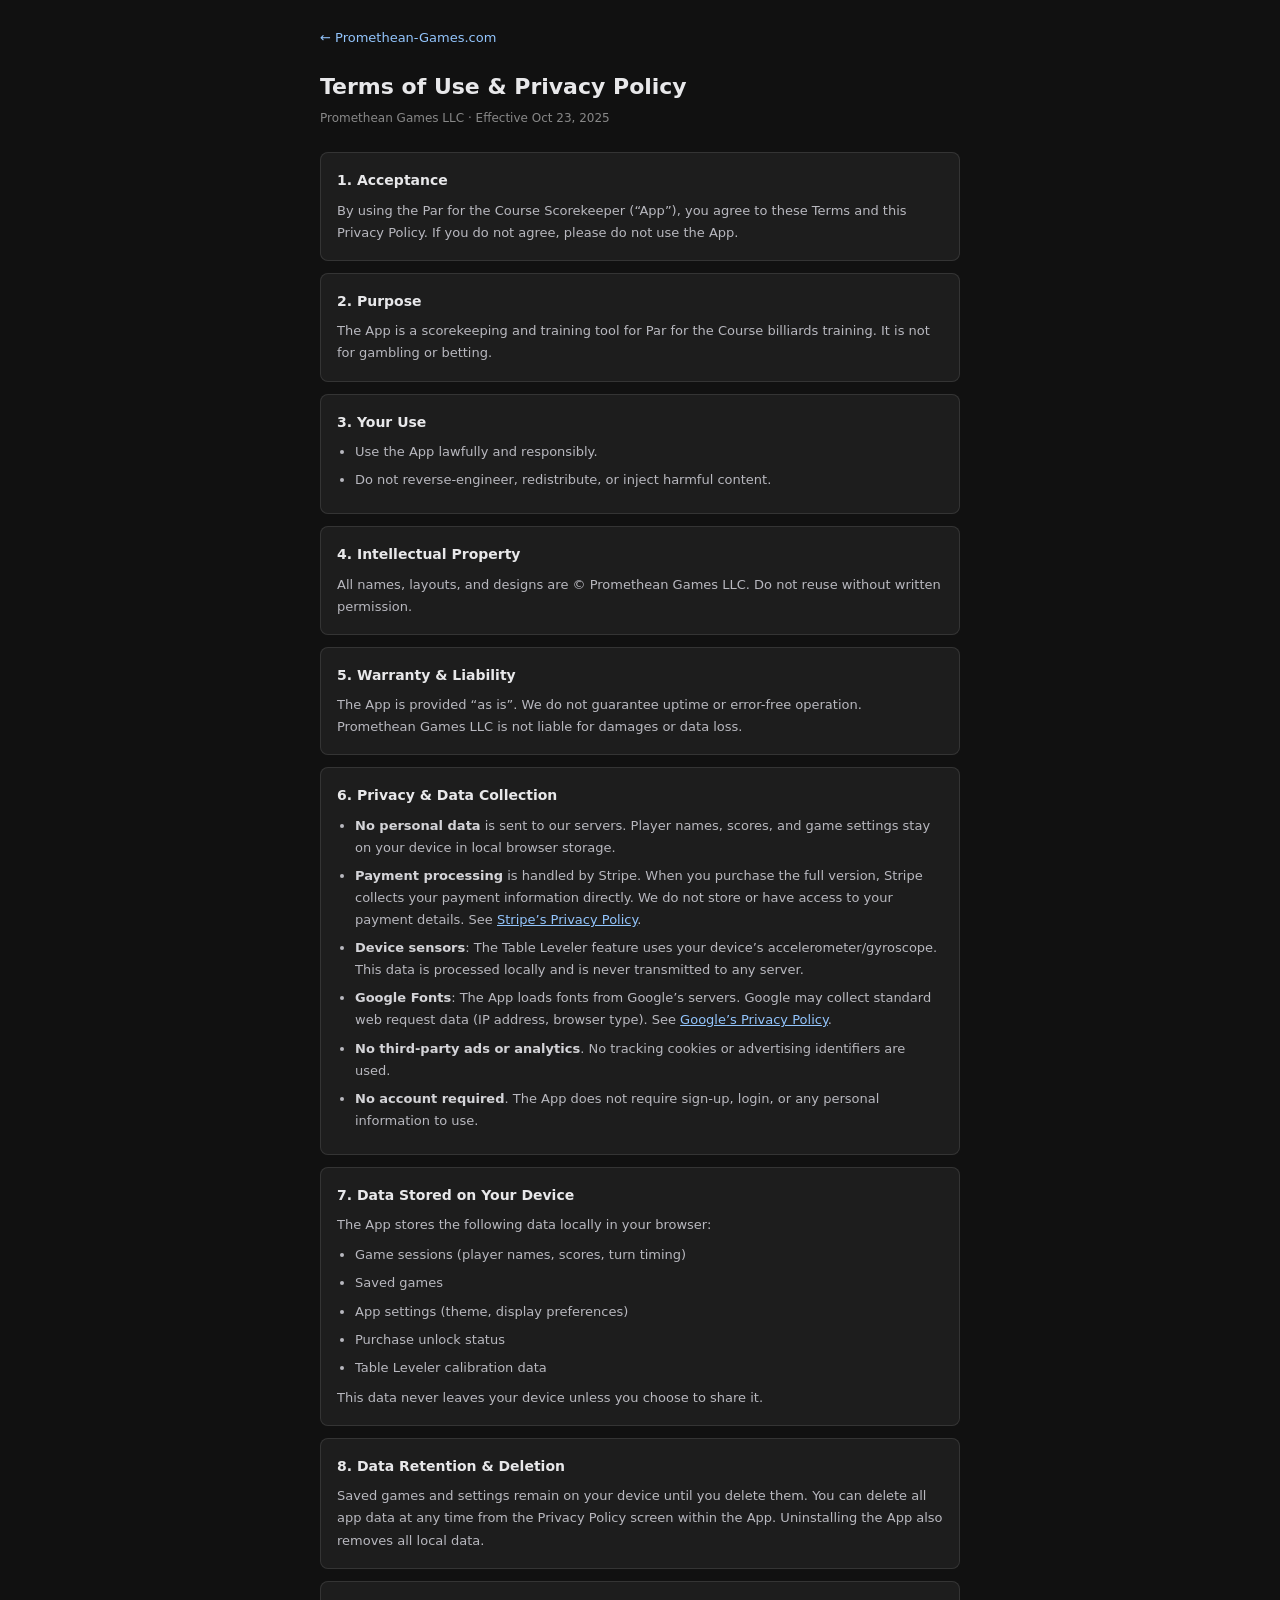
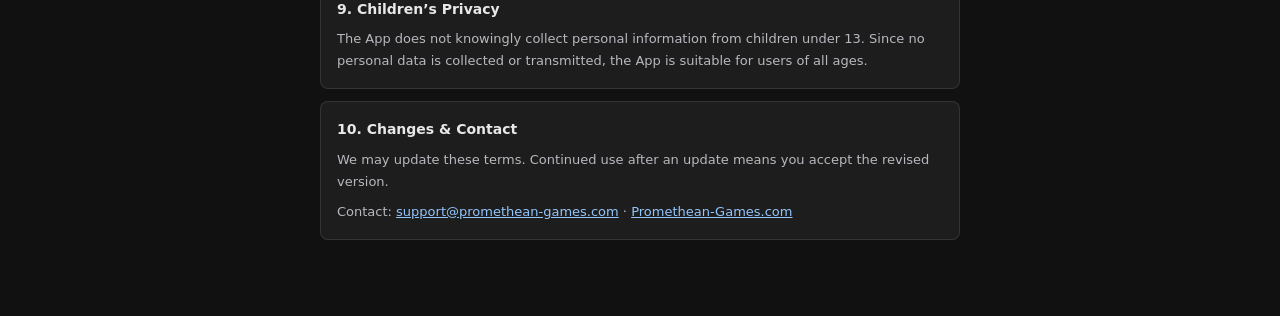
==== privacy.html @ 70676db2 "Create privacy.html" ====
<!DOCTYPE html>
<html lang="en">
<head>
<meta charset="UTF-8">
<meta name="viewport" content="width=device-width, initial-scale=1.0">
<title>Privacy Policy & Terms of Use - Par for the Course</title>
<meta name="description" content="Privacy Policy and Terms of Use for the Par for the Course billiards training app by Promethean Games LLC.">
<meta property="og:title" content="Privacy Policy & Terms - Par for the Course">
<meta property="og:description" content="Privacy Policy and Terms of Use for the Par for the Course billiards training app.">
<meta property="og:type" content="website">
<style>
*{margin:0;padding:0;box-sizing:border-box}
body{font-family:system-ui,-apple-system,'Segoe UI',Roboto,Helvetica,Arial,sans-serif;background:#111;color:#e8e8ea;padding:24px 16px 64px;line-height:1.6}
.container{max-width:640px;margin:0 auto}
h1{font-size:22px;font-weight:bold;margin-bottom:4px}
.sub{color:#888;font-size:12px;margin-bottom:24px}
section{background:rgba(255,255,255,0.05);border:1px solid rgba(255,255,255,0.1);border-radius:8px;padding:16px;margin-bottom:12px}
h2{font-size:14px;font-weight:600;margin-bottom:8px;color:#e8e8ea}
p,li{color:#b8b8bf;font-size:13px;line-height:1.7}
ul{padding-left:18px;margin:0}
li{margin-bottom:6px}
a{color:#93c5fd;text-decoration:underline}
a:hover{color:#bfdbfe}
strong{color:#d4d4d8}
.back-link{display:inline-block;margin-bottom:20px;color:#93c5fd;font-size:13px;text-decoration:none}
.back-link:hover{text-decoration:underline}
@media print{
  body{background:#fff;color:#111;padding:20px}
  section{background:#f9f9f9;border-color:#ddd}
  h2,p,li,strong{color:#111}
  a{color:#2563eb}
  .back-link,.no-print{display:none}
}
</style>
</head>
<body>
<div class="container">
<a href="https://www.promethean-games.com" class="back-link">&larr; Promethean-Games.com</a>
<h1>Terms of Use & Privacy Policy</h1>
<p class="sub">Promethean Games LLC &middot; Effective Oct 23, 2025</p>

<section>
<h2>1. Acceptance</h2>
<p>By using the Par for the Course Scorekeeper (&ldquo;App&rdquo;), you agree to these Terms and this Privacy Policy. If you do not agree, please do not use the App.</p>
</section>

<section>
<h2>2. Purpose</h2>
<p>The App is a scorekeeping and training tool for Par for the Course billiards training. It is not for gambling or betting.</p>
</section>

<section>
<h2>3. Your Use</h2>
<ul>
<li>Use the App lawfully and responsibly.</li>
<li>Do not reverse-engineer, redistribute, or inject harmful content.</li>
</ul>
</section>

<section>
<h2>4. Intellectual Property</h2>
<p>All names, layouts, and designs are &copy; Promethean Games LLC. Do not reuse without written permission.</p>
</section>

<section>
<h2>5. Warranty &amp; Liability</h2>
<p>The App is provided &ldquo;as is&rdquo;. We do not guarantee uptime or error-free operation. Promethean Games LLC is not liable for damages or data loss.</p>
</section>

<section>
<h2>6. Privacy &amp; Data Collection</h2>
<ul>
<li><strong>No personal data</strong> is sent to our servers. Player names, scores, and game settings stay on your device in local browser storage.</li>
<li><strong>Payment processing</strong> is handled by Stripe. When you purchase the full version, Stripe collects your payment information directly. We do not store or have access to your payment details. See <a href="https://stripe.com/privacy" target="_blank" rel="noopener noreferrer">Stripe&rsquo;s Privacy Policy</a>.</li>
<li><strong>Device sensors</strong>: The Table Leveler feature uses your device&rsquo;s accelerometer/gyroscope. This data is processed locally and is never transmitted to any server.</li>
<li><strong>Google Fonts</strong>: The App loads fonts from Google&rsquo;s servers. Google may collect standard web request data (IP address, browser type). See <a href="https://policies.google.com/privacy" target="_blank" rel="noopener noreferrer">Google&rsquo;s Privacy Policy</a>.</li>
<li><strong>No third-party ads or analytics</strong>. No tracking cookies or advertising identifiers are used.</li>
<li><strong>No account required</strong>. The App does not require sign-up, login, or any personal information to use.</li>
</ul>
</section>

<section>
<h2>7. Data Stored on Your Device</h2>
<p>The App stores the following data locally in your browser:</p>
<ul style="margin-top:8px">
<li>Game sessions (player names, scores, turn timing)</li>
<li>Saved games</li>
<li>App settings (theme, display preferences)</li>
<li>Purchase unlock status</li>
<li>Table Leveler calibration data</li>
</ul>
<p style="margin-top:8px">This data never leaves your device unless you choose to share it.</p>
</section>

<section>
<h2>8. Data Retention &amp; Deletion</h2>
<p>Saved games and settings remain on your device until you delete them. You can delete all app data at any time from the Privacy Policy screen within the App. Uninstalling the App also removes all local data.</p>
</section>

<section>
<h2>9. Children&rsquo;s Privacy</h2>
<p>The App does not knowingly collect personal information from children under 13. Since no personal data is collected or transmitted, the App is suitable for users of all ages.</p>
</section>

<section>
<h2>10. Changes &amp; Contact</h2>
<p>We may update these terms. Continued use after an update means you accept the revised version.</p>
<p style="margin-top:8px">Contact: <a href="mailto:support@promethean-games.com">support@promethean-games.com</a> &middot; <a href="https://www.promethean-games.com" target="_blank" rel="noopener noreferrer">Promethean-Games.com</a></p>
</section>
</div>
</body>
</html>
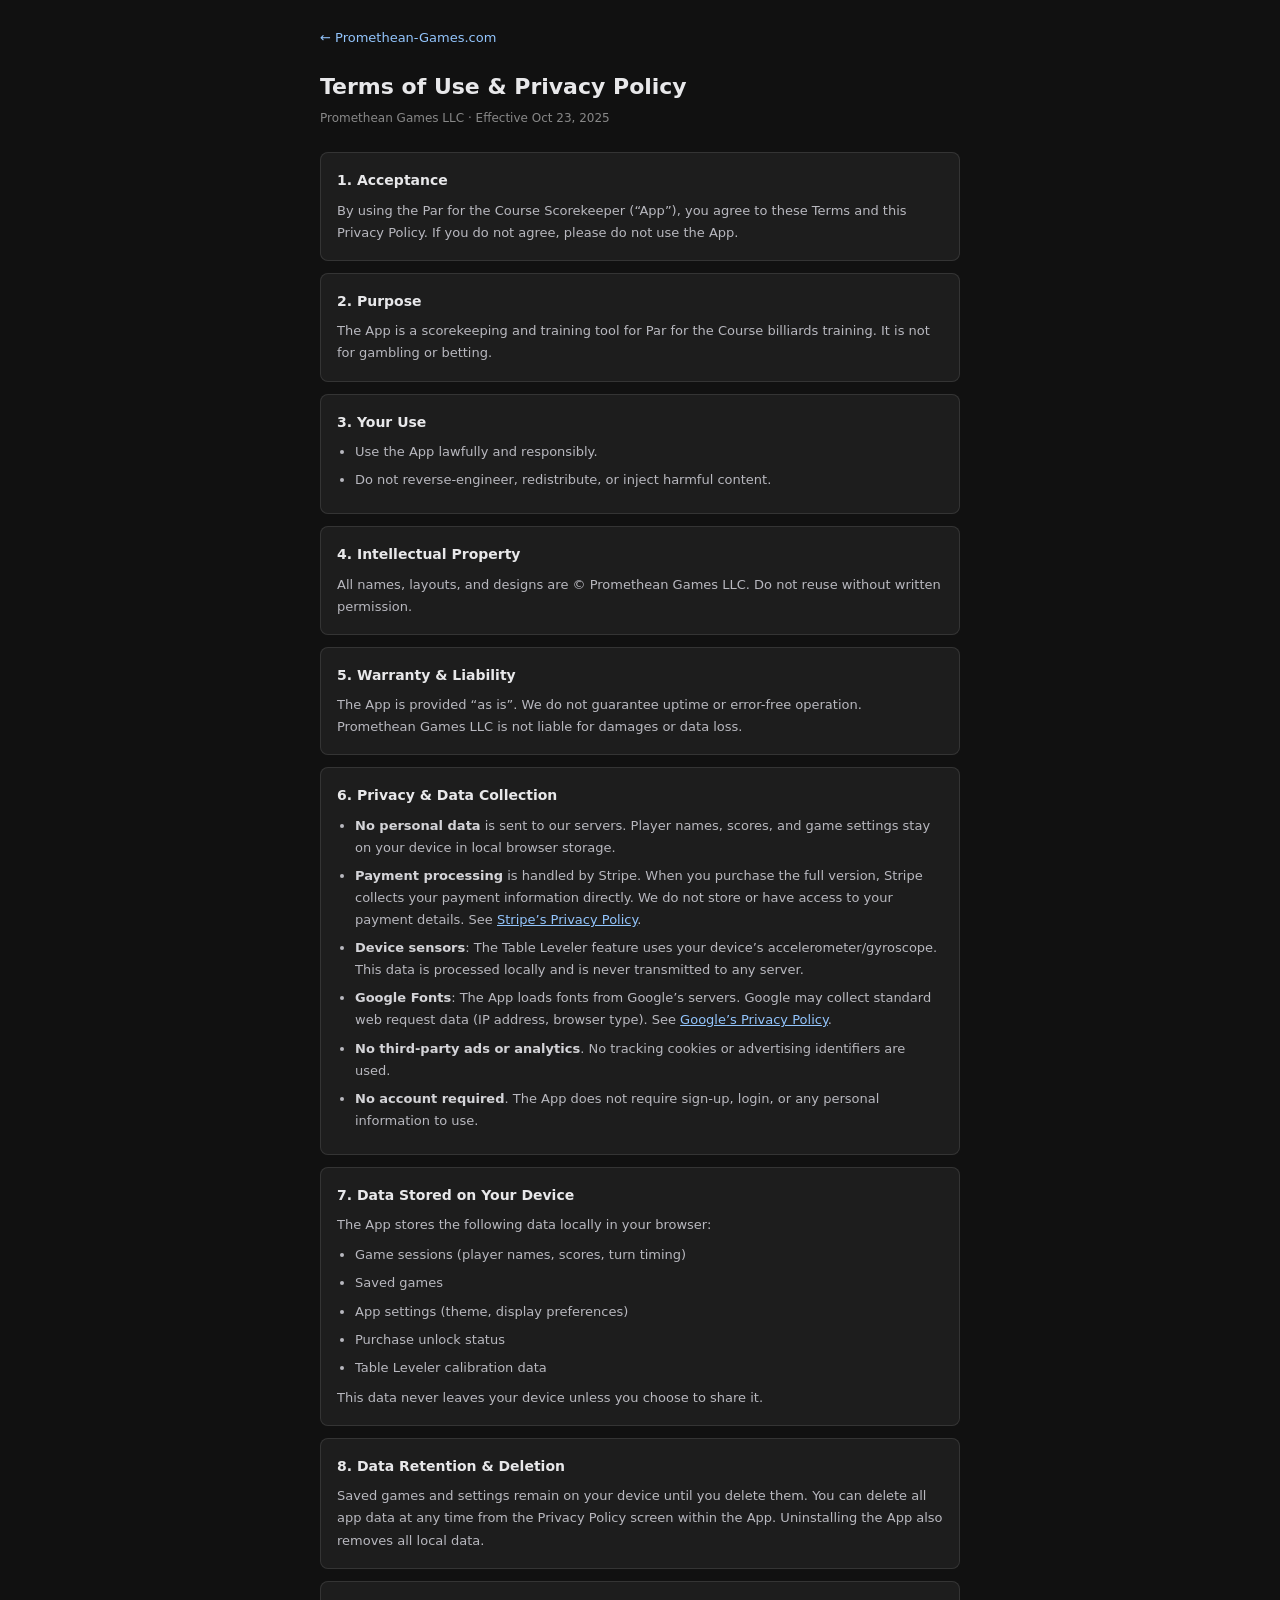
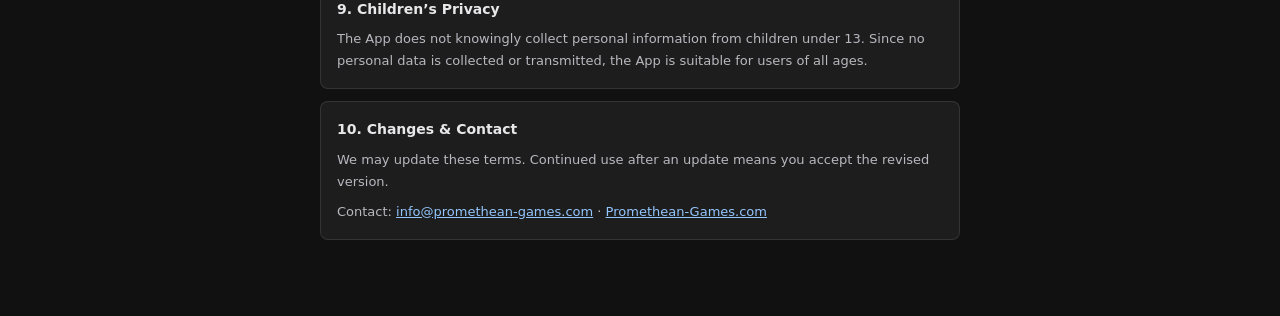
==== commit 74094c14: "Update privacy.html" ====
--- a/privacy.html
+++ b/privacy.html
@@ -105,7 +105,7 @@
 <section>
 <h2>10. Changes &amp; Contact</h2>
 <p>We may update these terms. Continued use after an update means you accept the revised version.</p>
-<p style="margin-top:8px">Contact: <a href="mailto:support@promethean-games.com">support@promethean-games.com</a> &middot; <a href="https://www.promethean-games.com" target="_blank" rel="noopener noreferrer">Promethean-Games.com</a></p>
+<p style="margin-top:8px">Contact: <a href="mailto:info@promethean-games.com">info@promethean-games.com</a> &middot; <a href="https://www.promethean-games.com" target="_blank" rel="noopener noreferrer">Promethean-Games.com</a></p>
 </section>
 </div>
 </body>
